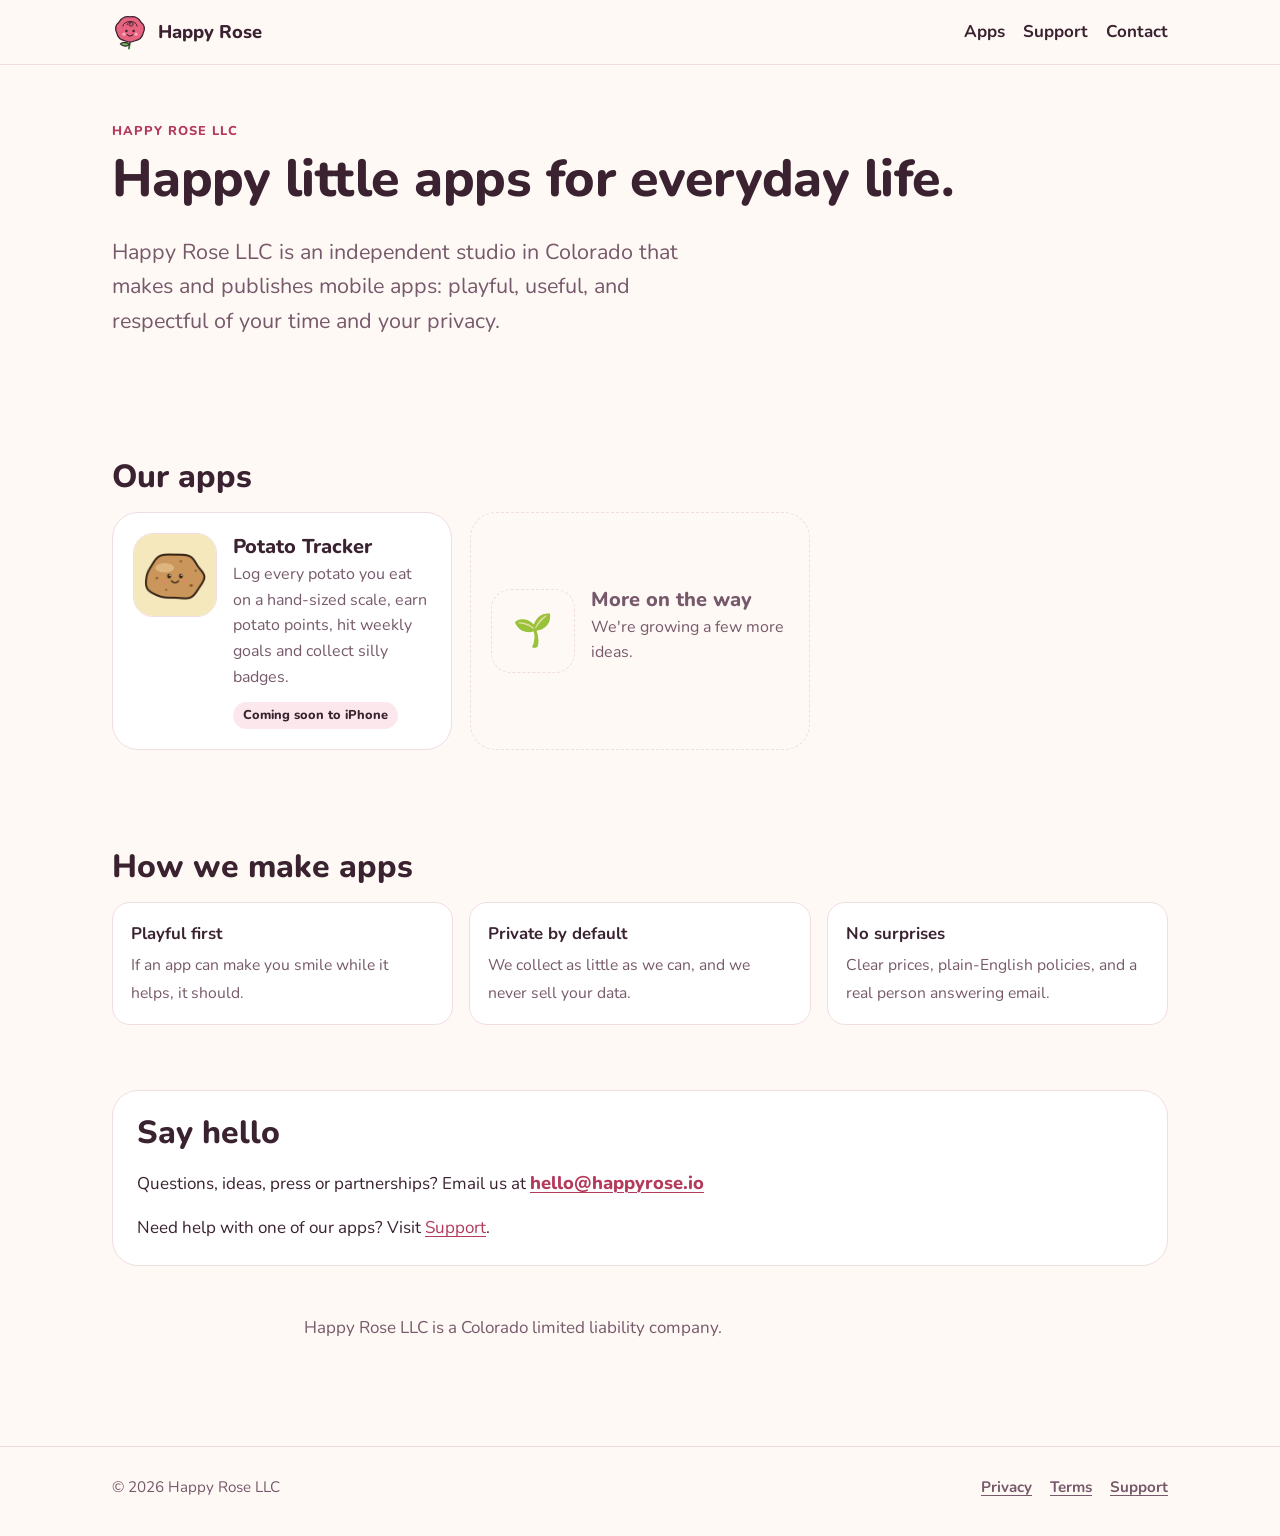
==== index.html @ 7b04fcc7 "Add Happy Rose LLC website with Potato Tracker page Co-Authored-By: Claude Opus 5.5 <noreply@anthrop" ====
<!doctype html>
<html lang="en">
<head>
<meta charset="utf-8">
<meta name="viewport" content="width=device-width, initial-scale=1">
<title>Happy Rose LLC: happy little apps</title>
<meta name="description" content="Happy Rose LLC is an independent studio in Colorado that makes and publishes playful, useful mobile apps.">
<link rel="canonical" href="https://happyrose.io/">
<link rel="icon" href="/favicon.svg" type="image/svg+xml">
<link rel="apple-touch-icon" href="/apple-touch-icon.png">
<meta name="theme-color" content="#FFF9F6" media="(prefers-color-scheme: light)">
<meta name="theme-color" content="#1B1317" media="(prefers-color-scheme: dark)">
<meta property="og:type" content="website">
<meta property="og:site_name" content="Happy Rose LLC">
<meta property="og:title" content="Happy Rose LLC: happy little apps">
<meta property="og:description" content="Happy Rose LLC is an independent studio in Colorado that makes and publishes playful, useful mobile apps.">
<meta property="og:url" content="https://happyrose.io/">
<meta property="og:image" content="https://happyrose.io/assets/img/og-happyrose.png">
<meta property="og:image:width" content="1200">
<meta property="og:image:height" content="630">
<meta name="twitter:card" content="summary_large_image">
<meta name="twitter:title" content="Happy Rose LLC: happy little apps">
<meta name="twitter:description" content="Happy Rose LLC is an independent studio in Colorado that makes and publishes playful, useful mobile apps.">
<meta name="twitter:image" content="https://happyrose.io/assets/img/og-happyrose.png">
<link rel="stylesheet" href="/assets/css/site.css">
</head>
<body>
<a class="skip" href="#main">Skip to content</a>
<header class="site-header">
  <div class="wrap">
    <a class="brand" href="/"><img src="/assets/img/logo.svg" alt="" width="36" height="36">Happy Rose</a>
    <nav class="site-nav" aria-label="Main">
      <ul>
        <li><a href="/#apps">Apps</a></li>
        <li><a href="/support/">Support</a></li>
        <li><a href="/#contact">Contact</a></li>
      </ul>
    </nav>
  </div>
</header>
<main id="main">
<section class="hero">
  <div class="wrap">
    <p class="kicker">Happy Rose LLC</p>
    <h1>Happy little apps for everyday life.</h1>
    <p class="lede">Happy Rose LLC is an independent studio in Colorado that makes and publishes mobile apps: playful, useful, and respectful of your time and your privacy.</p>
  </div>
</section>

<section class="section" id="apps" aria-labelledby="apps-title">
  <div class="wrap">
    <h2 id="apps-title">Our apps</h2>
    <ul class="app-grid">
      <li class="app-card">
        <img src="/apps/potato-tracker/img/app-icon-180.png" alt="" width="84" height="84">
        <div>
          <h3><a href="/apps/potato-tracker/">Potato Tracker</a></h3>
          <p>Log every potato you eat on a hand-sized scale, earn potato points, hit weekly goals and collect silly badges.</p>
          <span class="pill">Coming soon to iPhone</span>
        </div>
      </li>
      <li class="app-card app-card--empty">
        <span class="placeholder" aria-hidden="true">🌱</span>
        <div>
          <h3>More on the way</h3>
          <p>We're growing a few more ideas.</p>
        </div>
      </li>
    </ul>
  </div>
</section>

<section class="section" aria-labelledby="values-title">
  <div class="wrap">
    <h2 id="values-title">How we make apps</h2>
    <ul class="values">
      <li><strong>Playful first</strong><span>If an app can make you smile while it helps, it should.</span></li>
      <li><strong>Private by default</strong><span>We collect as little as we can, and we never sell your data.</span></li>
      <li><strong>No surprises</strong><span>Clear prices, plain-English policies, and a real person answering email.</span></li>
    </ul>
  </div>
</section>

<section class="section" id="contact" aria-labelledby="contact-title">
  <div class="wrap">
    <div class="panel">
      <h2 id="contact-title" style="margin-top:0">Say hello</h2>
      <p>Questions, ideas, press or partnerships? Email us at <a class="email" href="mailto:hello@happyrose.io">hello@happyrose.io</a></p>
      <p style="margin:0">Need help with one of our apps? Visit <a href="/support/">Support</a>.</p>
    </div>
  </div>
</section>

<section class="section">
  <div class="wrap narrow">
    <p class="meta" style="color:var(--muted)">Happy Rose LLC is a Colorado limited liability company.</p>
  </div>
</section>
</main>
<footer class="site-footer">
  <div class="wrap">
    <p>© 2026 Happy Rose LLC</p>
    <nav aria-label="Legal">
      <ul>
        <li><a href="/privacy/">Privacy</a></li>
        <li><a href="/terms/">Terms</a></li>
        <li><a href="/support/">Support</a></li>
      </ul>
    </nav>
  </div>
</footer>
</body>
</html>
---- assets/css/site.css ----
/* Happy Rose LLC — shared styles. Tokens first; app pages override them with a body class. */

@font-face { font-family: "Nunito"; src: url("../fonts/nunito_regular.ttf") format("truetype"); font-weight: 400; font-display: swap; }
@font-face { font-family: "Nunito"; src: url("../fonts/nunito_bold.ttf") format("truetype"); font-weight: 700; font-display: swap; }
@font-face { font-family: "Nunito"; src: url("../fonts/nunito_extrabold.ttf") format("truetype"); font-weight: 800; font-display: swap; }
@font-face { font-family: "Fredoka"; src: url("../fonts/fredoka_semibold.ttf") format("truetype"); font-weight: 600; font-display: swap; }

:root {
  color-scheme: light dark;
  --bg: #FFF9F6;
  --surface: #FFFFFF;
  --tint: #FCE8EC;
  --text: #3A2230;
  --muted: #76596A;
  --accent: #B33A5A;
  --accent-strong: #E8637F;
  --on-accent: #FFFFFF;
  --line: #F0DDE0;
  --focus: #B33A5A;
  --font-body: "Nunito", system-ui, -apple-system, "Segoe UI", sans-serif;
  --font-display: "Nunito", system-ui, -apple-system, "Segoe UI", sans-serif;
  --display-weight: 800;
  --radius: 18px;
  --radius-lg: 26px;
  --max: 68rem;
  --gutter: 16px;
}

@media (prefers-color-scheme: dark) {
  :root {
    --bg: #1B1317;
    --surface: #271C22;
    --tint: #3A2530;
    --text: #F6E8EC;
    --muted: #C9ADB8;
    --accent: #F28CA6;
    --accent-strong: #F28CA6;
    --on-accent: #2A1520;
    --line: #3D2C34;
    --focus: #F28CA6;
  }
}

*, *::before, *::after { box-sizing: border-box; }
html { -webkit-text-size-adjust: 100%; }
body {
  margin: 0;
  background: var(--bg);
  color: var(--text);
  font-family: var(--font-body);
  font-size: 1.0625rem;
  line-height: 1.6;
  display: flex;
  flex-direction: column;
  min-height: 100vh;
}
main { flex: 1; }
img, svg { max-width: 100%; height: auto; display: block; }

h1, h2, h3 {
  font-family: var(--font-display);
  font-weight: var(--display-weight);
  line-height: 1.15;
  margin: 0 0 .5em;
  text-wrap: balance;
}
h1 { font-size: clamp(2rem, 6vw, 3.25rem); letter-spacing: -.01em; }
h2 { font-size: clamp(1.5rem, 4vw, 2rem); margin-top: 1.6em; }
h3 { font-size: 1.2rem; margin-top: 1.4em; }
p, ul, ol { margin: 0 0 1em; }
a { color: var(--accent); text-underline-offset: .18em; text-decoration-thickness: .08em; }
a:hover { text-decoration-thickness: .14em; }
:focus-visible { outline: 3px solid var(--focus); outline-offset: 3px; border-radius: 6px; }

.skip { position: absolute; left: -999px; top: 8px; background: var(--surface); padding: 8px 14px; border-radius: 10px; z-index: 10; }
.skip:focus { left: 8px; }

.wrap { max-width: var(--max); margin: 0 auto; padding: 0 var(--gutter); }
.narrow { max-width: 44rem; }

/* Header */
.site-header { border-bottom: 1.5px solid var(--line); background: var(--bg); }
.site-header .wrap { display: flex; align-items: center; justify-content: space-between; gap: 12px; min-height: 64px; flex-wrap: wrap; }
.brand { display: flex; align-items: center; gap: 10px; color: var(--text); text-decoration: none; font-weight: 800; font-size: 1.15rem; font-family: "Nunito", system-ui, sans-serif; }
.brand img { width: 36px; height: 36px; }
.site-nav ul { display: flex; gap: 4px 18px; list-style: none; margin: 0; padding: 0; flex-wrap: wrap; }
.site-nav a { color: var(--text); text-decoration: none; font-weight: 700; font-family: "Nunito", system-ui, sans-serif; }
.site-nav a:hover, .site-nav a[aria-current="page"] { color: var(--accent); text-decoration: underline; }

/* Footer */
.site-footer { border-top: 1.5px solid var(--line); margin-top: 64px; padding: 28px 0 36px; color: var(--muted); font-size: .95rem; font-family: "Nunito", system-ui, sans-serif; }
.site-footer .wrap { display: flex; flex-wrap: wrap; gap: 12px 28px; justify-content: space-between; align-items: center; }
.site-footer ul { display: flex; gap: 18px; list-style: none; margin: 0; padding: 0; flex-wrap: wrap; }
.site-footer a { color: var(--muted); font-weight: 700; }
.site-footer p { margin: 0; }

/* Sections */
.hero { padding: 56px 0 24px; }
.hero .lede { font-size: clamp(1.15rem, 2.6vw, 1.35rem); color: var(--muted); max-width: 38rem; }
.kicker { text-transform: uppercase; letter-spacing: .08em; font-size: .8rem; font-weight: 800; color: var(--accent); margin-bottom: .6em; }
.section { padding: 24px 0; }

/* App cards */
.app-grid { display: grid; grid-template-columns: repeat(auto-fill, minmax(min(100%, 290px), 1fr)); gap: 18px; padding: 0; margin: 0; list-style: none; }
.app-card {
  position: relative; display: flex; gap: 16px; align-items: flex-start;
  background: var(--surface); border: 1.5px solid var(--line); border-radius: var(--radius-lg);
  padding: 20px; transition: transform .15s ease, border-color .15s ease;
}
.app-card:hover { transform: translateY(-2px); border-color: var(--accent); }
.app-card img { width: 84px; height: 84px; border-radius: 20px; flex: none; border: 1.5px solid var(--line); }
.app-card h3 { margin: 2px 0 4px; font-size: 1.25rem; }
.app-card p { margin: 0 0 10px; color: var(--muted); font-size: 1rem; }
.app-card a { color: var(--text); text-decoration: none; }
.app-card a::after { content: ""; position: absolute; inset: 0; border-radius: inherit; }
.app-card--empty { border-style: dashed; background: transparent; align-items: center; color: var(--muted); }
.app-card--empty:hover { transform: none; border-color: var(--line); }
.app-card--empty .placeholder { width: 84px; height: 84px; border-radius: 20px; border: 1.5px dashed var(--line); display: grid; place-items: center; font-size: 2rem; flex: none; }

.pill { display: inline-block; font-size: .8rem; font-weight: 800; padding: 3px 10px; border-radius: 999px; background: var(--tint); color: var(--text); }

.panel { background: var(--surface); border: 1.5px solid var(--line); border-radius: var(--radius-lg); padding: 24px; }
.values { display: grid; grid-template-columns: repeat(auto-fit, minmax(min(100%, 220px), 1fr)); gap: 16px; list-style: none; padding: 0; }
.values li { background: var(--surface); border: 1.5px solid var(--line); border-radius: var(--radius); padding: 18px; }
.values strong { display: block; font-size: 1.05rem; margin-bottom: 4px; }
.values span { color: var(--muted); font-size: .98rem; }

.button {
  display: inline-block; background: var(--accent); color: var(--on-accent); font-weight: 800;
  padding: 12px 22px; border-radius: 999px; text-decoration: none; border: 0;
}
.button:hover { filter: brightness(1.07); }
.email { font-weight: 800; font-size: 1.15rem; word-break: break-all; }

/* Long-form legal and FAQ text */
.doc { padding-top: 40px; }
.doc .meta { color: var(--muted); font-size: .95rem; }
.doc h2 { font-size: 1.45rem; }
.doc li { margin-bottom: .4em; }
.doc details { background: var(--surface); border: 1.5px solid var(--line); border-radius: var(--radius); padding: 14px 18px; margin-bottom: 10px; }
.doc summary { cursor: pointer; font-weight: 800; }
.doc details[open] summary { margin-bottom: 8px; }
.doc details p:last-child { margin-bottom: 0; }
.toc { background: var(--tint); border-radius: var(--radius); padding: 16px 20px; }
.toc ul { margin: 0; padding-left: 1.2em; }
.note { background: var(--tint); border-radius: var(--radius); padding: 14px 18px; }

/* 404 */
.lost { text-align: center; padding: 72px 0 24px; }
.lost img { width: 180px; margin: 0 auto 20px; }

/* ---------- Potato Tracker page: the app's own palette and type (from its docs/DESIGN.md) ---------- */
.app-potato {
  --bg: #FAF7F0;
  --surface: #FFFFFF;
  --tint: #F6E7BD;
  --text: #3B2A1E;
  --muted: #7C6B59;
  --accent: #8B5E34;
  --accent-strong: #D9443A;
  --on-accent: #FFFFFF;
  --line: #EADFCB;
  --focus: #8B5E34;
  --font-display: "Fredoka", "Nunito", system-ui, sans-serif;
  --display-weight: 600;
}
@media (prefers-color-scheme: dark) {
  .app-potato {
    --bg: #1E1813;
    --surface: #2A221B;
    --tint: #4A3521;
    --text: #F1E7D8;
    --muted: #BCAB95;
    --accent: #C9955A;
    --accent-strong: #F07A70;
    --on-accent: #3B2A1E;
    --line: #3E3329;
    --focus: #C9955A;
  }
}
.app-hero { padding: 36px 0 8px; }
.app-title { display: flex; align-items: center; gap: 14px; margin-bottom: 18px; }
.app-title .icon { width: 72px; height: 72px; border-radius: 22%; box-shadow: 0 6px 18px rgba(59, 42, 30, .14); }
.app-name { font-family: var(--font-display); font-weight: 600; font-size: 1.35rem; margin: 0; }
.app-hero h1 { font-size: clamp(2.6rem, 10vw, 4.5rem); margin-bottom: .25em; }
.app-hero .tagline { font-size: clamp(1.1rem, 2.6vw, 1.3rem); color: var(--muted); max-width: 40rem; }
.cta-row { display: flex; flex-wrap: wrap; gap: 12px 20px; align-items: center; margin: 22px 0 0; }
.button.store { background: var(--text); color: var(--bg); font-size: 1.05rem; padding: 14px 24px; cursor: default; }
a.button.store[href] { cursor: pointer; }
.facts { display: flex; flex-wrap: wrap; gap: 8px; list-style: none; padding: 0; margin: 20px 0 0; }
.facts li { background: var(--surface); border: 1.5px solid var(--line); border-radius: 999px; padding: 4px 14px; font-weight: 700; font-size: .92rem; }

.stage { background: var(--tint); border-radius: 22px; padding: 18px; display: grid; place-items: center; }
.hero-art { margin-top: 28px; }
.hero-art img { width: min(100%, 300px); }
@media (min-width: 560px) { .hero-art img { width: 100%; max-width: 820px; } }

.steps { list-style: none; padding: 0; margin: 0; display: grid; gap: 16px; grid-template-columns: repeat(auto-fit, minmax(min(100%, 260px), 1fr)); counter-reset: step; }
.steps li { background: var(--surface); border: 1.5px solid var(--line); border-radius: 22px; padding: 20px; counter-increment: step; }
.steps h3 { margin: 0 0 6px; font-size: 1.3rem; }
.steps h3::before { content: counter(step); display: inline-grid; place-items: center; width: 1.6em; height: 1.6em; margin-right: .45em; border-radius: 50%; background: var(--accent); color: var(--on-accent); font-size: .8em; vertical-align: .08em; }
.steps p { margin: 0; color: var(--muted); }
.steps .art, .feature .art { background: var(--tint); border-radius: 18px; height: 170px; display: grid; place-items: center; margin-bottom: 16px; overflow: hidden; }
.steps .art img, .feature .art img { height: 140px; width: auto; }
.points { display: flex !important; justify-content: center; align-items: flex-end; gap: 14px; padding-bottom: 22px; }
.points span { display: flex; flex-direction: column; align-items: center; font-weight: 800; font-size: .85rem; color: var(--text); }
.points b { font-family: var(--font-display); font-weight: 600; display: grid; place-items: center; border-radius: 50%; background: #FFE27A; border: 2.5px solid #3B2A1E; margin-bottom: 6px; }
.points span:nth-child(1) b { width: 44px; height: 44px; font-size: 1.3rem; }
.points span:nth-child(2) b { width: 60px; height: 60px; font-size: 1.7rem; }
.points span:nth-child(3) b { width: 78px; height: 78px; font-size: 2.2rem; }

.features { display: grid; gap: 16px; grid-template-columns: repeat(auto-fit, minmax(min(100%, 280px), 1fr)); list-style: none; padding: 0; margin: 0; }
.feature { background: var(--surface); border: 1.5px solid var(--line); border-radius: 22px; padding: 20px; }
.feature h3 { margin: 0 0 6px; font-size: 1.3rem; }
.feature p { margin: 0; color: var(--muted); }
.feature .more { margin-top: 10px; }
.pill.soon { background: #FFE27A; color: #3B2A1E; margin-bottom: 10px; }

.ring { --p: 60; width: 124px; height: 124px; border-radius: 50%; display: grid; place-items: center;
  background: conic-gradient(var(--accent) calc(var(--p) * 1%), var(--line) 0); }
.ring span { width: 94px; height: 94px; border-radius: 50%; background: var(--surface); display: grid; place-content: center; text-align: center; color: var(--muted); font-weight: 800; font-size: .8rem; line-height: 1.1; }
.ring b { font-family: var(--font-display); font-weight: 600; font-size: 2rem; color: var(--text); }

.medals { display: flex !important; flex-wrap: wrap; align-content: center; justify-content: center; gap: 8px; padding: 12px; }
.medals span { background: radial-gradient(circle at 35% 30%, #FFF3D3, #FFE27A); border: 2px solid #E9B44C; color: #3B2A1E; border-radius: 999px; padding: 6px 12px; font-weight: 800; font-size: .88rem; }
.medals .locked { background: var(--surface); border-color: var(--line); color: var(--muted); border-style: dashed; }

.wide { display: grid; gap: 20px; align-items: center; }
.wide > * { min-width: 0; }
.wide h2 { margin-top: 0; }
.wide-text p { color: var(--muted); }
.map { padding: 0; overflow: hidden; background: #CFE3EA; }
.map img { width: 100%; }
.dish-row { list-style: none; padding: 0; margin: 12px 0 0; display: flex; gap: 10px; overflow-x: auto; scrollbar-width: thin; padding-bottom: 6px; }
.dish-row li { flex: 0 0 96px; text-align: center; font-size: .85rem; font-weight: 700; line-height: 1.2; }
.dish-row img { width: 80px; height: 80px; margin: 0 auto 6px; background: var(--tint); border-radius: 16px; padding: 6px; }

.joke { background: var(--surface); border: 1.5px solid var(--line); border-radius: 26px; padding: 24px; }
.joke h2 { margin-top: 0; }
.joke p { color: var(--muted); max-width: 40rem; }
.joke .stage img { width: 100%; max-width: 600px; }
.links-row { display: flex; flex-wrap: wrap; gap: 10px 22px; align-items: baseline; }

.final { display: flex; flex-wrap: wrap; align-items: center; gap: 8px 28px; background: var(--tint); border-radius: 26px; padding: 24px; }
.final img { width: 140px; }
.final h2 { margin-top: 0; }
.final p { color: var(--muted); }
.final .button.store { margin-top: 4px; }

@media (min-width: 860px) {
  .wide { grid-template-columns: 1.25fr 1fr; gap: 36px; }
}

@media (prefers-reduced-motion: reduce) {
  * { transition: none !important; }
}
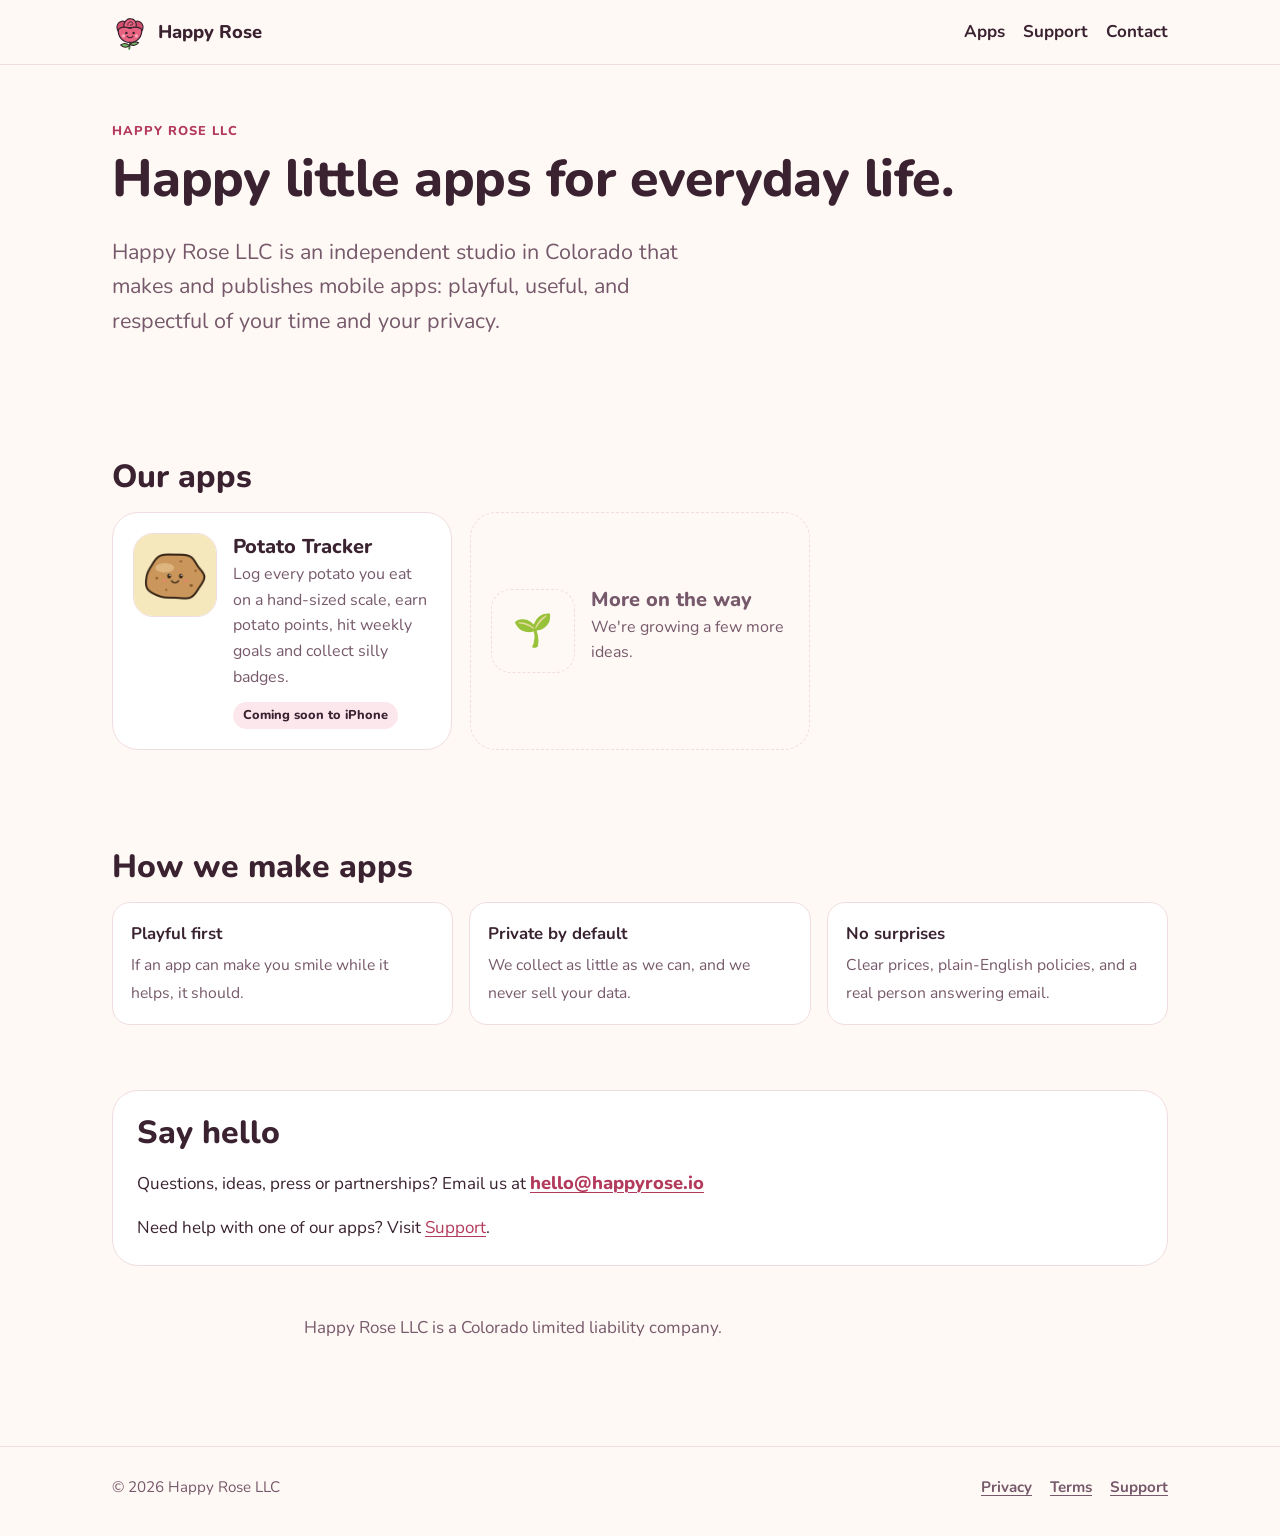
==== commit fd052258: "Light only, kit sync (world map with every dish), rose logo redraw, CLAUDE.md Co-Authored-By: Claude" ====
--- a/index.html
+++ b/index.html
@@ -8,8 +8,7 @@
 <link rel="canonical" href="https://happyrose.io/">
 <link rel="icon" href="/favicon.svg" type="image/svg+xml">
 <link rel="apple-touch-icon" href="/apple-touch-icon.png">
-<meta name="theme-color" content="#FFF9F6" media="(prefers-color-scheme: light)">
-<meta name="theme-color" content="#1B1317" media="(prefers-color-scheme: dark)">
+<meta name="theme-color" content="#FFF9F6">
 <meta property="og:type" content="website">
 <meta property="og:site_name" content="Happy Rose LLC">
 <meta property="og:title" content="Happy Rose LLC: happy little apps">
--- a/assets/css/site.css
+++ b/assets/css/site.css
@@ -6,7 +6,7 @@
 @font-face { font-family: "Fredoka"; src: url("../fonts/fredoka_semibold.ttf") format("truetype"); font-weight: 600; font-display: swap; }
 
 :root {
-  color-scheme: light dark;
+  color-scheme: light;
   --bg: #FFF9F6;
   --surface: #FFFFFF;
   --tint: #FCE8EC;
@@ -26,20 +26,6 @@
   --gutter: 16px;
 }
 
-@media (prefers-color-scheme: dark) {
-  :root {
-    --bg: #1B1317;
-    --surface: #271C22;
-    --tint: #3A2530;
-    --text: #F6E8EC;
-    --muted: #C9ADB8;
-    --accent: #F28CA6;
-    --accent-strong: #F28CA6;
-    --on-accent: #2A1520;
-    --line: #3D2C34;
-    --focus: #F28CA6;
-  }
-}
 
 *, *::before, *::after { box-sizing: border-box; }
 html { -webkit-text-size-adjust: 100%; }
@@ -164,20 +150,6 @@
   --font-display: "Fredoka", "Nunito", system-ui, sans-serif;
   --display-weight: 600;
 }
-@media (prefers-color-scheme: dark) {
-  .app-potato {
-    --bg: #1E1813;
-    --surface: #2A221B;
-    --tint: #4A3521;
-    --text: #F1E7D8;
-    --muted: #BCAB95;
-    --accent: #C9955A;
-    --accent-strong: #F07A70;
-    --on-accent: #3B2A1E;
-    --line: #3E3329;
-    --focus: #C9955A;
-  }
-}
 .app-hero { padding: 36px 0 8px; }
 .app-title { display: flex; align-items: center; gap: 14px; margin-bottom: 18px; }
 .app-title .icon { width: 72px; height: 72px; border-radius: 22%; box-shadow: 0 6px 18px rgba(59, 42, 30, .14); }
